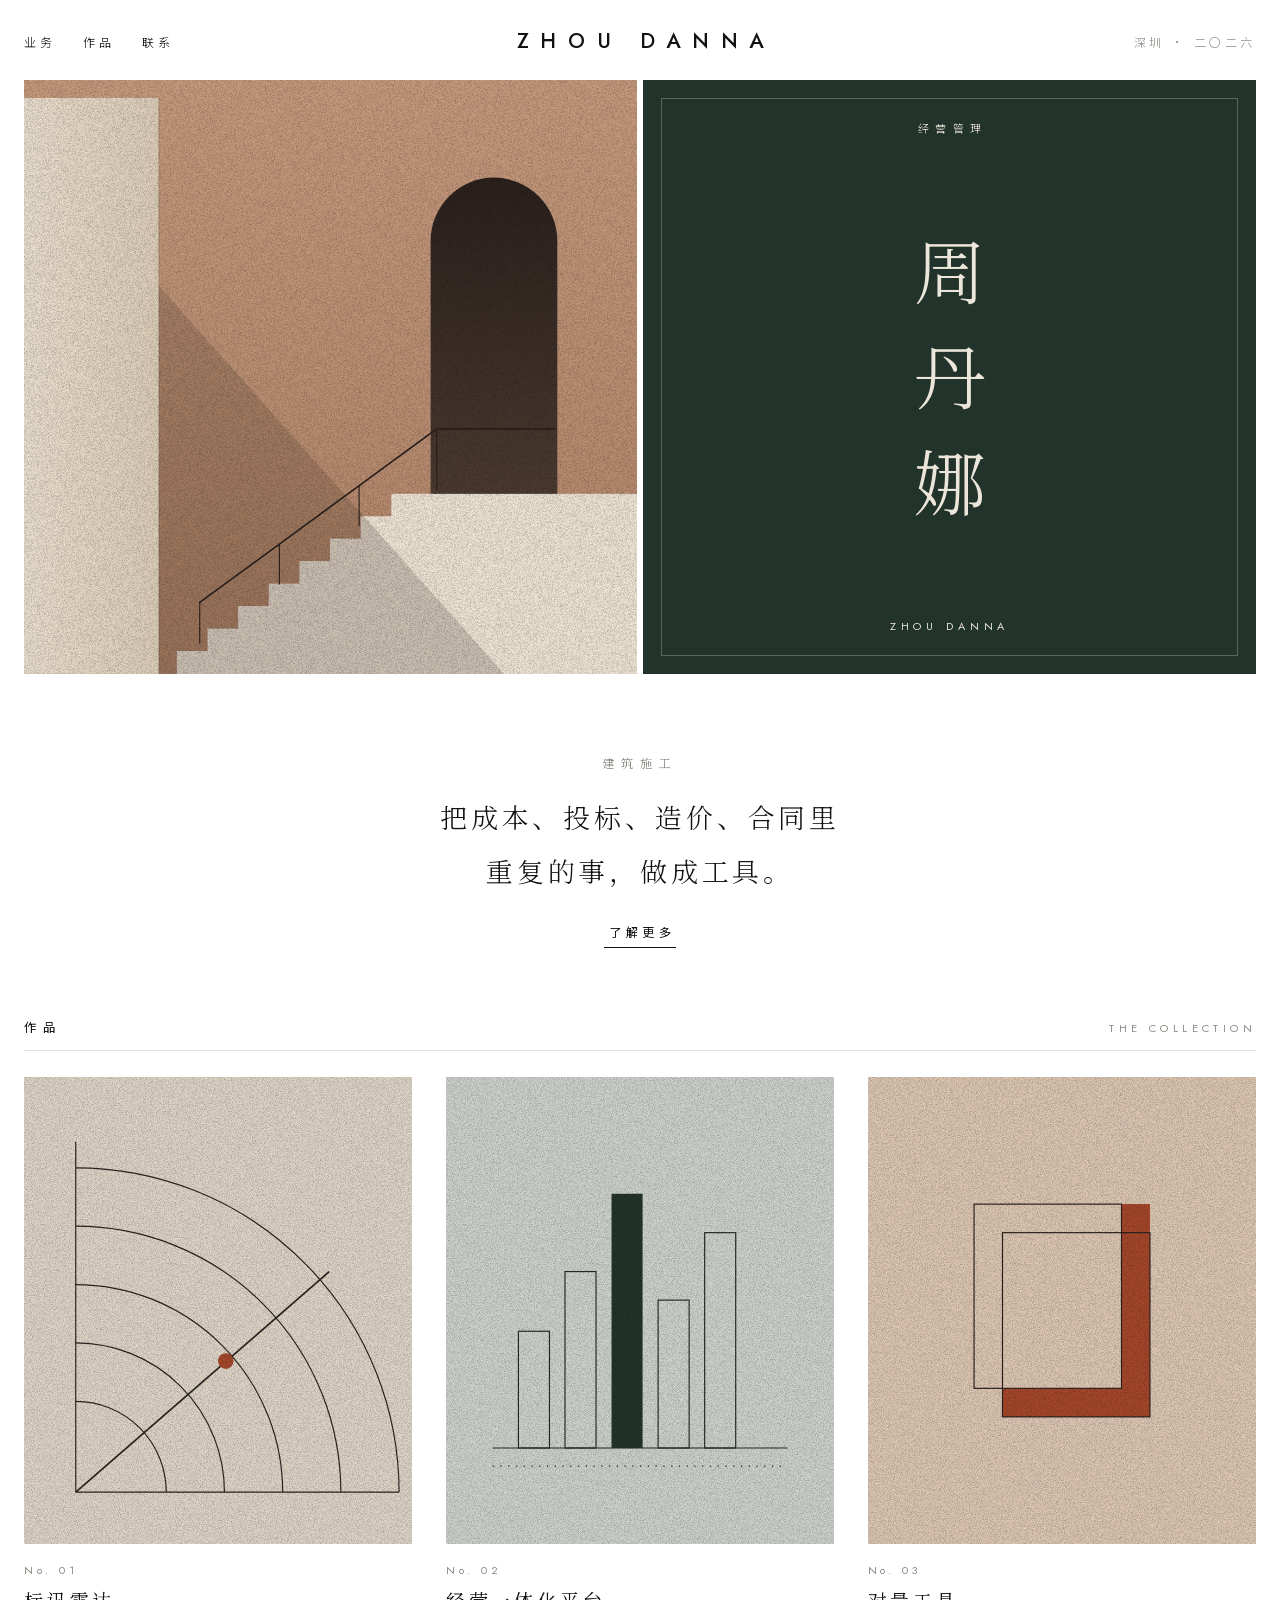
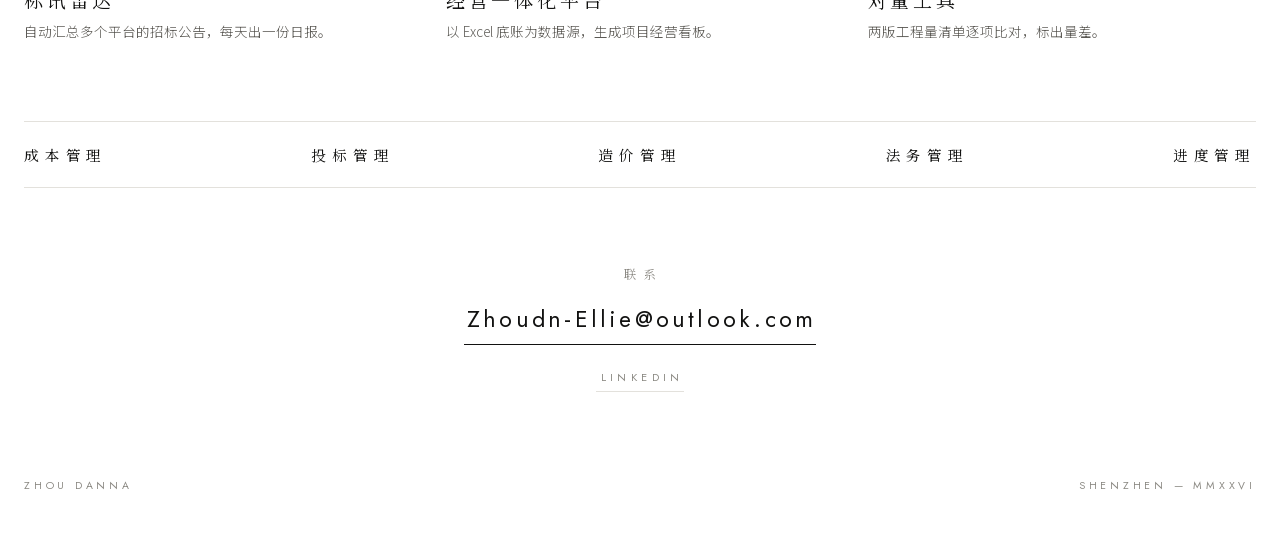
==== index.html @ ea2a666c "个人主页独立成库：地址改为 www.dannazhou.com，加 CNAME" ====
<!doctype html>
<html lang="zh-CN">
<head>
<meta charset="utf-8">
<meta name="viewport" content="width=device-width, initial-scale=1, viewport-fit=cover">
<title>周丹娜 · 建筑施工企业经营管理</title>
<meta name="description" content="周丹娜（Zhou Danna），深圳，建筑施工企业经营管理。日常和成本、投标、造价、合同打交道，把重复的台账工作做成小工具：标讯雷达、项目经营一体化平台、对量工具。">
<meta name="author" content="周丹娜">
<meta name="theme-color" content="#ffffff">
<link rel="canonical" href="https://www.dannazhou.com/">
<link rel="icon" href="favicon.svg" type="image/svg+xml">

<meta property="og:type" content="profile">
<meta property="og:title" content="周丹娜 · 建筑施工企业经营管理">
<meta property="og:description" content="深圳，建筑施工企业经营管理。成本、投标、造价、合同，以及自己做的几个工具。">
<meta property="og:url" content="https://www.dannazhou.com/">
<meta property="og:locale" content="zh_CN">

<script type="application/ld+json">
{
  "@context": "https://schema.org",
  "@type": "Person",
  "name": "周丹娜",
  "alternateName": "Zhou Danna",
  "url": "https://www.dannazhou.com/",
  "jobTitle": "经营管理",
  "email": "Zhoudn-Ellie@outlook.com",
  "sameAs": ["https://www.linkedin.com/in/%E4%B8%B9%E5%A8%9C-%E5%91%A8-a81945450/"],
  "description": "建筑施工企业经营管理，负责成本、投标、造价、合同相关工作。",
  "address": { "@type": "PostalAddress", "addressLocality": "深圳", "addressCountry": "CN" },
  "knowsAbout": ["成本管理", "投标报价", "工程造价", "工程量核对", "合同管理"]
}
</script>

<!-- fonts are self-hosted subsets (fonts/), regenerate with tools/subset_fonts.py after editing page text -->
<link rel="stylesheet" href="css/base.css">
<link rel="stylesheet" href="css/sections.css">
</head>
<body>
<div class="opt b">
  <div class="b-in gut">
    <header class="b-top">
      <nav aria-label="页内导航"><a href="#biz">业务</a><a href="#works">作品</a><a href="#contact">联系</a></nav>
      <span class="wm">ZHOU DANNA</span>
      <span class="r">深圳 · 二〇二六</span>
    </header>

    <main>
      <div class="b-hero">
        <figure><img class="art art-stair" src="art/stair.svg" width="600" height="800" alt="赭色墙面、拱门与台阶的光影插图"></figure>
        <figure class="b-plate"><small class="zh">经营管理</small><h1>周丹娜</h1><small>Zhou Danna</small></figure>
      </div>

      <div class="b-say">
        <small>建筑施工</small>
        <p>把成本、投标、造价、合同里<br>重复的事，做成工具。</p>
        <a href="#works">了解更多</a>
      </div>

      <section aria-labelledby="works-t">
        <div class="b-h" id="works"><b id="works-t">作品</b><span>The Collection</span></div>
        <div class="b-col">
          <div><figure><img class="art" src="art/radar.svg" width="300" height="360" loading="lazy" alt="同心弧线插图"></figure><small>No. 01</small><h3>标讯雷达</h3><p>自动汇总多个平台的招标公告，每天出一份日报。</p></div>
          <div><figure><img class="art" src="art/columns.svg" width="300" height="360" loading="lazy" alt="一排高低不同的立柱插图"></figure><small>No. 02</small><h3>经营一体化平台</h3><p>以 Excel 底账为数据源，生成项目经营看板。</p></div>
          <div><figure><img class="art" src="art/overlap.svg" width="300" height="360" loading="lazy" alt="两个错开的矩形插图"></figure><small>No. 03</small><h3>对量工具</h3><p>两版工程量清单逐项比对，标出量差。</p></div>
        </div>
      </section>

      <div class="b-biz" id="biz"><span>成本管理</span><span>投标管理</span><span>造价管理</span><span>法务管理</span><span>进度管理</span></div>

      <div class="b-contact" id="contact">
        <small>联系</small>
        <a href="mailto:Zhoudn-Ellie@outlook.com">Zhoudn-Ellie@outlook.com</a>
        <a class="sub" href="https://www.linkedin.com/in/%E4%B8%B9%E5%A8%9C-%E5%91%A8-a81945450/" rel="me noopener" target="_blank">LinkedIn</a>
      </div>
    </main>

    <footer class="b-foot"><span>ZHOU DANNA</span><span>SHENZHEN — MMXXVI</span></footer>
  </div>
</div>
</body>
</html>
---- css/base.css ----
/* Design tokens, self-hosted fonts, resets, header, footer, shared helpers */

/* Subsets generated by tools/subset_fonts.py from the Google Fonts sources (SIL OFL, see fonts/OFL-*.txt) */
@font-face{font-family:"Noto Serif SC";font-style:normal;font-weight:300;font-display:swap;src:url("../fonts/notoserifsc-300.woff2") format("woff2")}
@font-face{font-family:"Noto Serif SC";font-style:normal;font-weight:400;font-display:swap;src:url("../fonts/notoserifsc-400.woff2") format("woff2")}
@font-face{font-family:"Noto Sans SC";font-style:normal;font-weight:300;font-display:swap;src:url("../fonts/notosanssc-300.woff2") format("woff2")}
@font-face{font-family:"Noto Sans SC";font-style:normal;font-weight:400;font-display:swap;src:url("../fonts/notosanssc-400.woff2") format("woff2")}
@font-face{font-family:"Jost";font-style:normal;font-weight:400;font-display:swap;src:url("../fonts/jost-400.woff2") format("woff2")}
@font-face{font-family:"Jost";font-style:normal;font-weight:500;font-display:swap;src:url("../fonts/jost-500.woff2") format("woff2")}

:root{
  --futura:"Jost","Futura","Century Gothic","Microsoft YaHei",sans-serif;
  --song:"Noto Serif SC","Songti SC","STSong","SimSun",serif;
  --hei:"Noto Sans SC","PingFang SC","Microsoft YaHei",sans-serif;
  color-scheme:light;
}
*,*::before,*::after{box-sizing:border-box}
html{-webkit-text-size-adjust:100%;text-size-adjust:100%}
body{margin:0;background:#ffffff;color:#121211;font-family:var(--hei);font-size:15px}

/* zero-specificity resets so each block keeps its own margins */
:where(.opt) :where(h1,h2,h3,h4,p,ul,ol,dl,dd,figure){margin:0}
:where(.opt) :where(ul,ol){list-style:none;padding:0}
:where(.opt) a{color:inherit;text-decoration:none}
:where(.opt) a:focus-visible{outline:1px solid currentColor;outline-offset:4px}

.gut{padding-left:max(24px,env(safe-area-inset-left,0px));padding-right:max(24px,env(safe-area-inset-right,0px))}
.art{display:block;width:100%;height:100%;object-fit:cover}

/* page frame */
.b{--ink:#121211;--dim:#8b8983;--hair:#e3e1dc;--green:#22332b;--ivory:#ece6da;min-height:100vh;background:#ffffff;color:var(--ink)}
.b-in{max-width:1320px;margin:0 auto}

/* header */
.b-top{display:grid;grid-template-columns:1fr auto 1fr;align-items:center;padding:26px 0 24px;font-weight:300;font-size:12px;letter-spacing:.3em}
.b-top nav{display:flex;gap:28px}
.b-top .wm{font:500 21px var(--futura);letter-spacing:.56em;padding-left:.56em}
.b-top .r{text-align:right;color:var(--dim)}

/* footer */
.b-foot{display:flex;justify-content:space-between;gap:16px;padding:22px 0 40px;font:400 10.5px var(--futura);letter-spacing:.36em;color:var(--dim)}
---- css/sections.css ----
/* Hero, statement, collection, business strip, responsive */

/* hero */
.b-hero{display:grid;grid-template-columns:1fr 1fr;gap:6px;height:clamp(430px,66vh,660px)}
.b-hero figure{position:relative;overflow:hidden;min-width:0}
.art-stair{object-position:center bottom}
.b-plate{background:var(--green);color:var(--ivory);display:flex;flex-direction:column;align-items:center;justify-content:space-between;padding:40px 24px}
.b-plate::before{content:"";position:absolute;inset:18px;border:1px solid rgba(236,230,218,.28);pointer-events:none}
.b-plate small{font:400 11px var(--futura);letter-spacing:.44em;text-transform:uppercase}
.b-plate small.zh{font-family:var(--hei);font-weight:300;letter-spacing:.6em;padding-left:.6em}
.b-plate h1{writing-mode:vertical-rl;font-family:var(--song);font-weight:300;font-size:clamp(46px,5.6vw,80px);letter-spacing:.46em;padding-top:.46em}

/* statement */
.b-say{text-align:center;padding:clamp(48px,6vw,86px) 0 clamp(44px,5.4vw,76px)}
.b-say small{font-family:var(--song);font-size:12px;letter-spacing:.6em;color:var(--dim)}
.b-say p{font-family:var(--song);font-weight:300;font-size:clamp(20px,2.1vw,27px);line-height:2;letter-spacing:.14em;margin-top:18px}
.b-say a{display:inline-block;margin-top:26px;font-size:12px;letter-spacing:.4em;padding:0 0 7px .4em;border-bottom:1px solid var(--ink)}

/* collection */
.b-h{display:flex;justify-content:space-between;align-items:baseline;padding-bottom:14px;border-bottom:1px solid var(--hair);font:400 11px var(--futura);letter-spacing:.4em;text-transform:uppercase;color:var(--dim)}
.b-h b{font-family:var(--hei);font-weight:400;font-size:12.5px;letter-spacing:.5em;color:var(--ink)}
.b-col{display:grid;grid-template-columns:repeat(3,minmax(0,1fr));gap:clamp(14px,2.6vw,36px);margin-top:26px}
.b-col figure{aspect-ratio:5/6;overflow:hidden}
.b-col small{display:block;font:400 11px var(--futura);letter-spacing:.36em;color:var(--dim);margin-top:18px}
.b-col h3{font-family:var(--song);font-weight:400;font-size:19px;letter-spacing:.2em;margin-top:8px}
.b-col p{font-weight:300;font-size:13.5px;line-height:1.9;color:#5b5954;margin-top:6px}

/* business strip */
.b-biz{display:flex;flex-wrap:wrap;justify-content:space-between;gap:10px 24px;margin-top:clamp(48px,6vw,84px);padding:22px 0;border-top:1px solid var(--hair);border-bottom:1px solid var(--hair);font-family:var(--song);font-size:14.5px;letter-spacing:.4em}

/* contact */
.b-contact{text-align:center;padding:clamp(48px,6vw,86px) 0 clamp(40px,5vw,70px)}
.b-contact small{display:block;font-family:var(--song);font-size:12px;letter-spacing:.6em;padding-left:.6em;color:var(--dim)}
.b-contact a{display:inline-block;margin-top:20px;font:400 clamp(17px,1.9vw,23px) var(--futura);letter-spacing:.14em;padding:0 0 8px .14em;border-bottom:1px solid var(--ink);overflow-wrap:anywhere}
.b-contact .sub{display:block;width:max-content;margin:24px auto 0;padding:0 0 6px .4em;font-size:11px;letter-spacing:.4em;text-transform:uppercase;color:var(--dim);border-bottom-color:var(--hair)}
.b-contact .sub:hover{color:var(--ink);border-bottom-color:var(--ink)}

@media (max-width:860px){
  .b-top{grid-template-columns:1fr;justify-items:center;gap:14px}.b-top nav,.b-top .r{display:none}
  .b-hero{grid-template-columns:1fr;height:auto}.b-hero figure{aspect-ratio:4/5}
  .b-col{grid-template-columns:1fr}.b-col figure{aspect-ratio:4/3}
  .b-biz{justify-content:flex-start;letter-spacing:.24em}
}
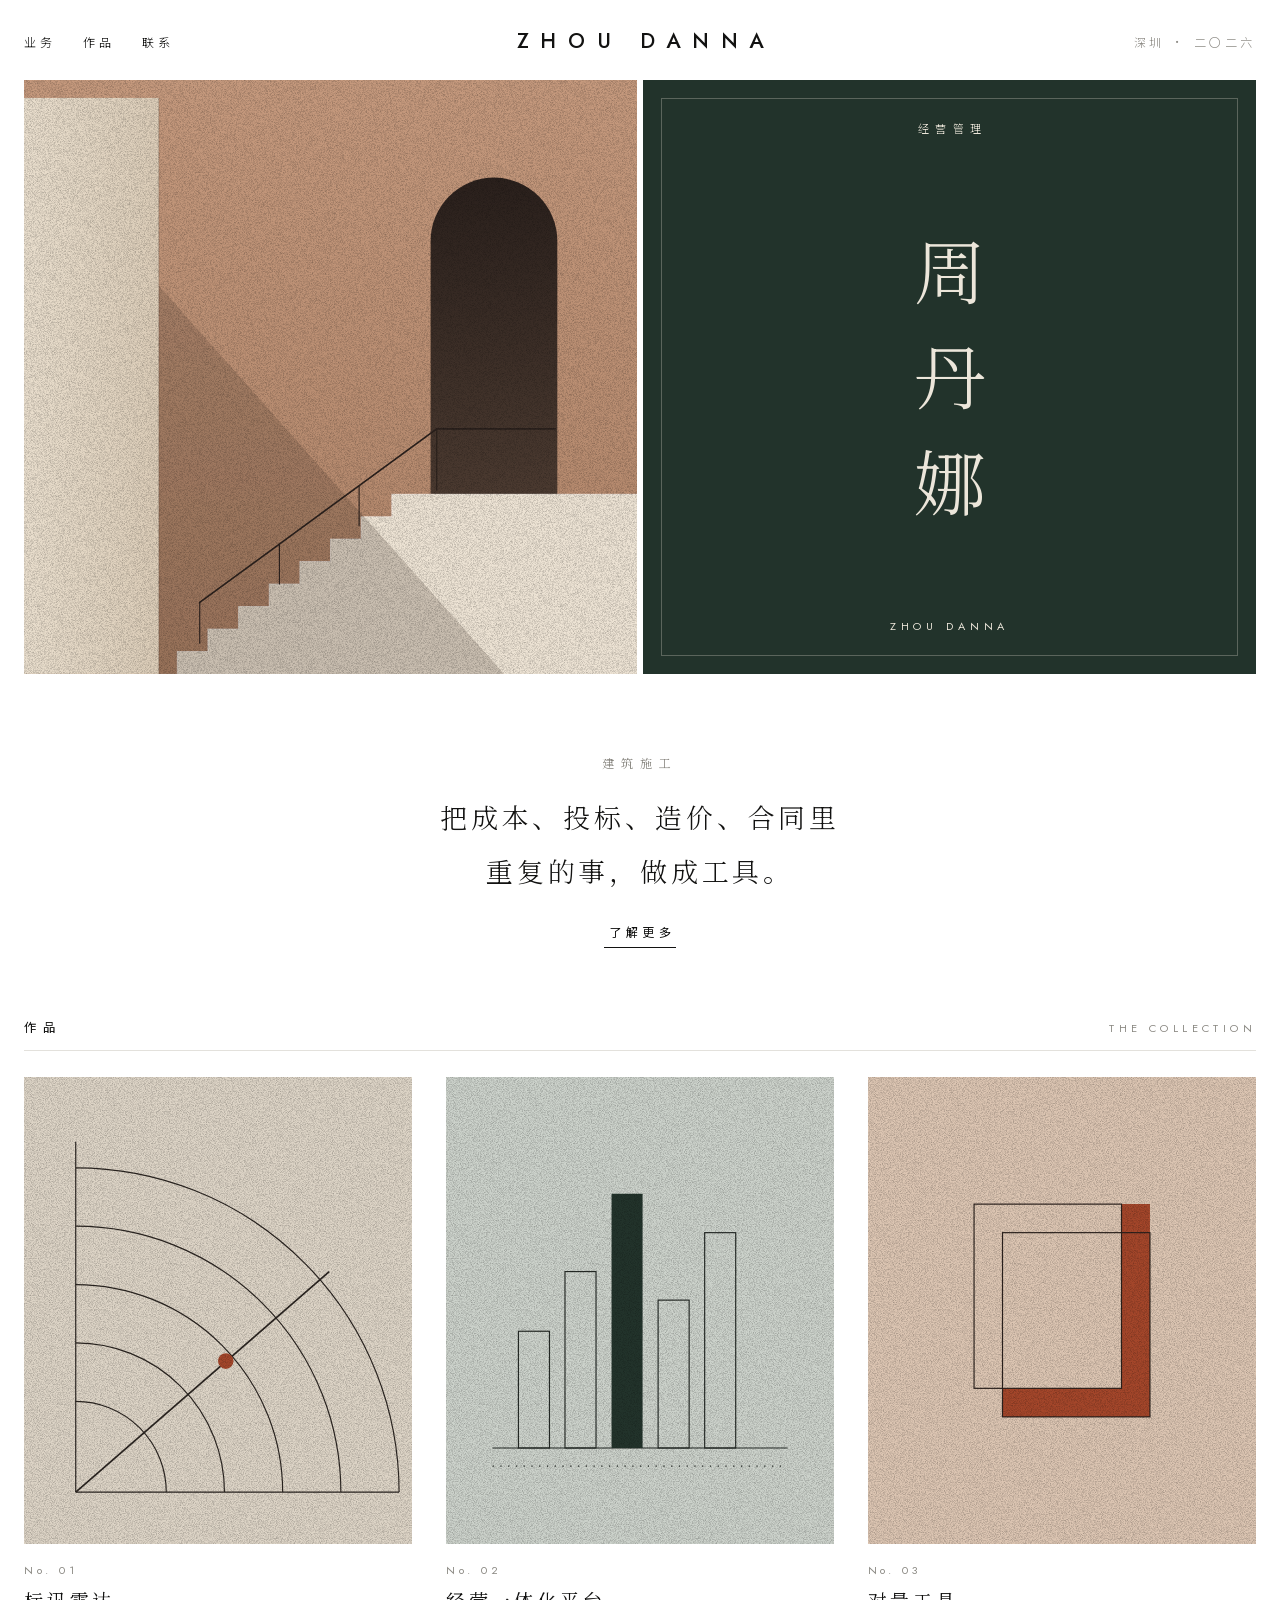
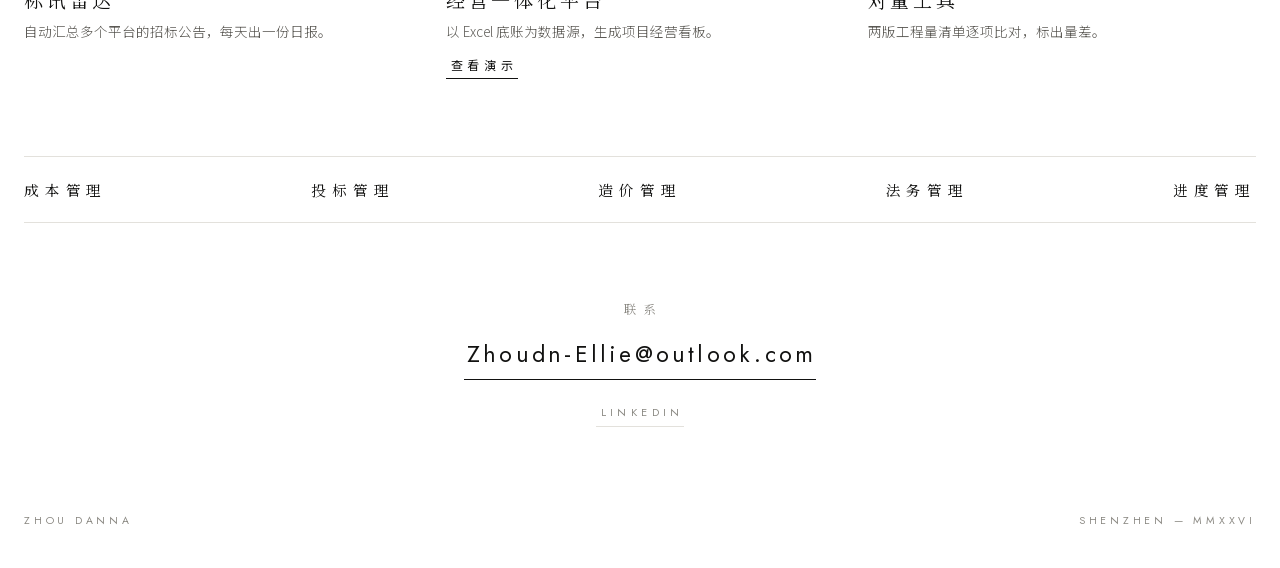
==== commit f2f39e8e: "加入经营平台作品页（只读截图与说明），主页加入口" ====
--- a/index.html
+++ b/index.html
@@ -61,7 +61,7 @@
         <div class="b-h" id="works"><b id="works-t">作品</b><span>The Collection</span></div>
         <div class="b-col">
           <div><figure><img class="art" src="art/radar.svg" width="300" height="360" loading="lazy" alt="同心弧线插图"></figure><small>No. 01</small><h3>标讯雷达</h3><p>自动汇总多个平台的招标公告，每天出一份日报。</p></div>
-          <div><figure><img class="art" src="art/columns.svg" width="300" height="360" loading="lazy" alt="一排高低不同的立柱插图"></figure><small>No. 02</small><h3>经营一体化平台</h3><p>以 Excel 底账为数据源，生成项目经营看板。</p></div>
+          <div><figure><img class="art" src="art/columns.svg" width="300" height="360" loading="lazy" alt="一排高低不同的立柱插图"></figure><small>No. 02</small><h3>经营一体化平台</h3><p>以 Excel 底账为数据源，生成项目经营看板。</p><a href="demo/platform/">查看演示</a></div>
           <div><figure><img class="art" src="art/overlap.svg" width="300" height="360" loading="lazy" alt="两个错开的矩形插图"></figure><small>No. 03</small><h3>对量工具</h3><p>两版工程量清单逐项比对，标出量差。</p></div>
         </div>
       </section>
--- a/css/sections.css
+++ b/css/sections.css
@@ -24,6 +24,7 @@
 .b-col small{display:block;font:400 11px var(--futura);letter-spacing:.36em;color:var(--dim);margin-top:18px}
 .b-col h3{font-family:var(--song);font-weight:400;font-size:19px;letter-spacing:.2em;margin-top:8px}
 .b-col p{font-weight:300;font-size:13.5px;line-height:1.9;color:#5b5954;margin-top:6px}
+.b-col a{display:inline-block;margin-top:12px;font-size:12px;letter-spacing:.4em;padding:0 0 5px .4em;border-bottom:1px solid var(--ink)}
 
 /* business strip */
 .b-biz{display:flex;flex-wrap:wrap;justify-content:space-between;gap:10px 24px;margin-top:clamp(48px,6vw,84px);padding:22px 0;border-top:1px solid var(--hair);border-bottom:1px solid var(--hair);font-family:var(--song);font-size:14.5px;letter-spacing:.4em}
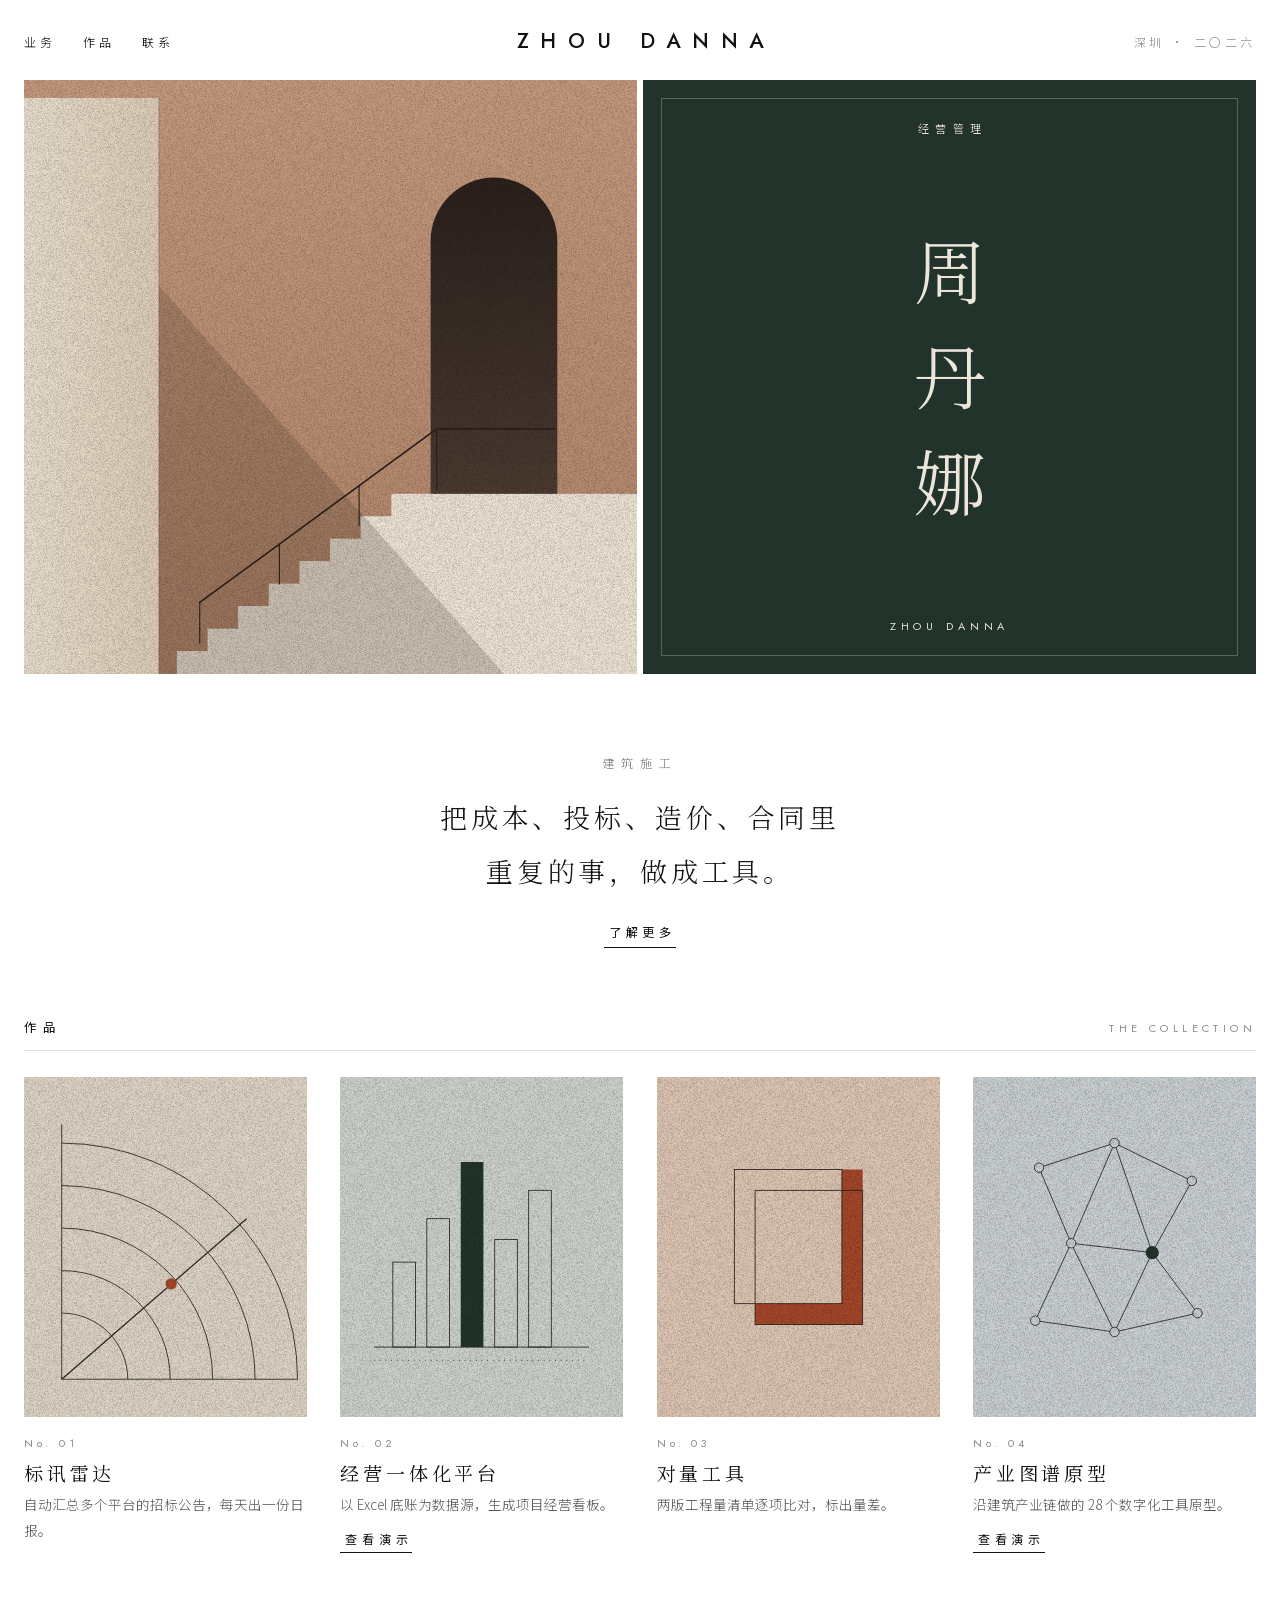
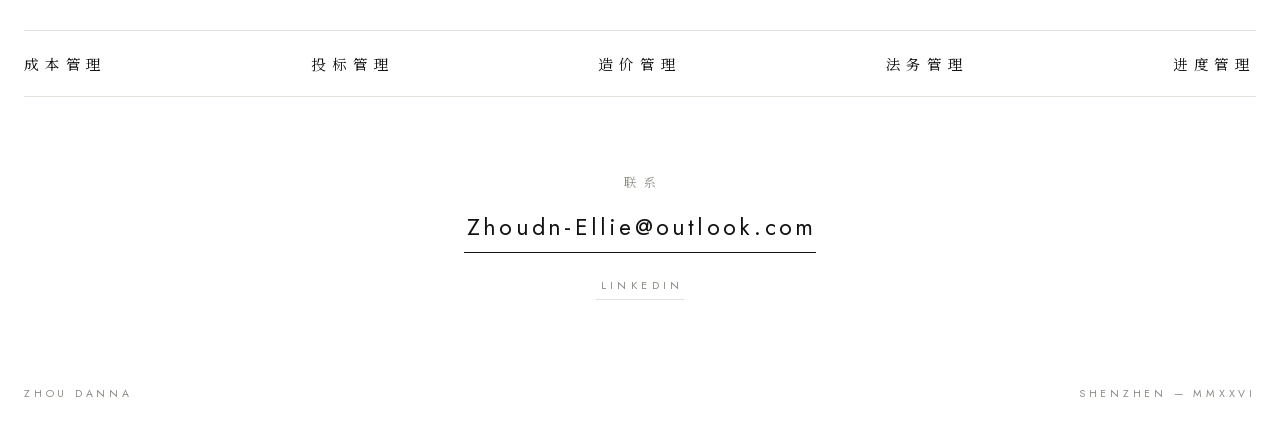
==== commit 19006d00: "加入产业图谱原型作品页，主页作品区扩为四格" ====
--- a/index.html
+++ b/index.html
@@ -4,7 +4,7 @@
 <meta charset="utf-8">
 <meta name="viewport" content="width=device-width, initial-scale=1, viewport-fit=cover">
 <title>周丹娜 · 建筑施工企业经营管理</title>
-<meta name="description" content="周丹娜（Zhou Danna），深圳，建筑施工企业经营管理。日常和成本、投标、造价、合同打交道，把重复的台账工作做成小工具：标讯雷达、项目经营一体化平台、对量工具。">
+<meta name="description" content="周丹娜（Zhou Danna），深圳，建筑施工企业经营管理。日常和成本、投标、造价、合同打交道，把重复的台账工作做成小工具：标讯雷达、项目经营一体化平台、对量工具、产业图谱原型。">
 <meta name="author" content="周丹娜">
 <meta name="theme-color" content="#ffffff">
 <link rel="canonical" href="https://www.dannazhou.com/">
@@ -63,6 +63,7 @@
           <div><figure><img class="art" src="art/radar.svg" width="300" height="360" loading="lazy" alt="同心弧线插图"></figure><small>No. 01</small><h3>标讯雷达</h3><p>自动汇总多个平台的招标公告，每天出一份日报。</p></div>
           <div><figure><img class="art" src="art/columns.svg" width="300" height="360" loading="lazy" alt="一排高低不同的立柱插图"></figure><small>No. 02</small><h3>经营一体化平台</h3><p>以 Excel 底账为数据源，生成项目经营看板。</p><a href="demo/platform/">查看演示</a></div>
           <div><figure><img class="art" src="art/overlap.svg" width="300" height="360" loading="lazy" alt="两个错开的矩形插图"></figure><small>No. 03</small><h3>对量工具</h3><p>两版工程量清单逐项比对，标出量差。</p></div>
+          <div><figure><img class="art art-net" src="art/network.svg" width="300" height="360" loading="lazy" alt="节点与连线组成的网络插图"></figure><small>No. 04</small><h3>产业图谱原型</h3><p>沿建筑产业链做的 28 个数字化工具原型。</p><a href="demo/industry-map/">查看演示</a></div>
         </div>
       </section>
 
--- a/css/sections.css
+++ b/css/sections.css
@@ -4,6 +4,7 @@
 .b-hero{display:grid;grid-template-columns:1fr 1fr;gap:6px;height:clamp(430px,66vh,660px)}
 .b-hero figure{position:relative;overflow:hidden;min-width:0}
 .art-stair{object-position:center bottom}
+.art-net{object-position:center 45%}
 .b-plate{background:var(--green);color:var(--ivory);display:flex;flex-direction:column;align-items:center;justify-content:space-between;padding:40px 24px}
 .b-plate::before{content:"";position:absolute;inset:18px;border:1px solid rgba(236,230,218,.28);pointer-events:none}
 .b-plate small{font:400 11px var(--futura);letter-spacing:.44em;text-transform:uppercase}
@@ -19,7 +20,7 @@
 /* collection */
 .b-h{display:flex;justify-content:space-between;align-items:baseline;padding-bottom:14px;border-bottom:1px solid var(--hair);font:400 11px var(--futura);letter-spacing:.4em;text-transform:uppercase;color:var(--dim)}
 .b-h b{font-family:var(--hei);font-weight:400;font-size:12.5px;letter-spacing:.5em;color:var(--ink)}
-.b-col{display:grid;grid-template-columns:repeat(3,minmax(0,1fr));gap:clamp(14px,2.6vw,36px);margin-top:26px}
+.b-col{display:grid;grid-template-columns:repeat(2,minmax(0,1fr));gap:clamp(14px,2.6vw,36px);margin-top:26px}
 .b-col figure{aspect-ratio:5/6;overflow:hidden}
 .b-col small{display:block;font:400 11px var(--futura);letter-spacing:.36em;color:var(--dim);margin-top:18px}
 .b-col h3{font-family:var(--song);font-weight:400;font-size:19px;letter-spacing:.2em;margin-top:8px}
@@ -36,9 +37,12 @@
 .b-contact .sub{display:block;width:max-content;margin:24px auto 0;padding:0 0 6px .4em;font-size:11px;letter-spacing:.4em;text-transform:uppercase;color:var(--dim);border-bottom-color:var(--hair)}
 .b-contact .sub:hover{color:var(--ink);border-bottom-color:var(--ink)}
 
+/* collection columns: four on wide screens, two in between, one on phones */
+@media (min-width:1100px){.b-col{grid-template-columns:repeat(4,minmax(0,1fr))}}
+@media (max-width:559px){.b-col{grid-template-columns:1fr}.b-col figure{aspect-ratio:4/3}}
+
 @media (max-width:860px){
   .b-top{grid-template-columns:1fr;justify-items:center;gap:14px}.b-top nav,.b-top .r{display:none}
   .b-hero{grid-template-columns:1fr;height:auto}.b-hero figure{aspect-ratio:4/5}
-  .b-col{grid-template-columns:1fr}.b-col figure{aspect-ratio:4/3}
   .b-biz{justify-content:flex-start;letter-spacing:.24em}
 }
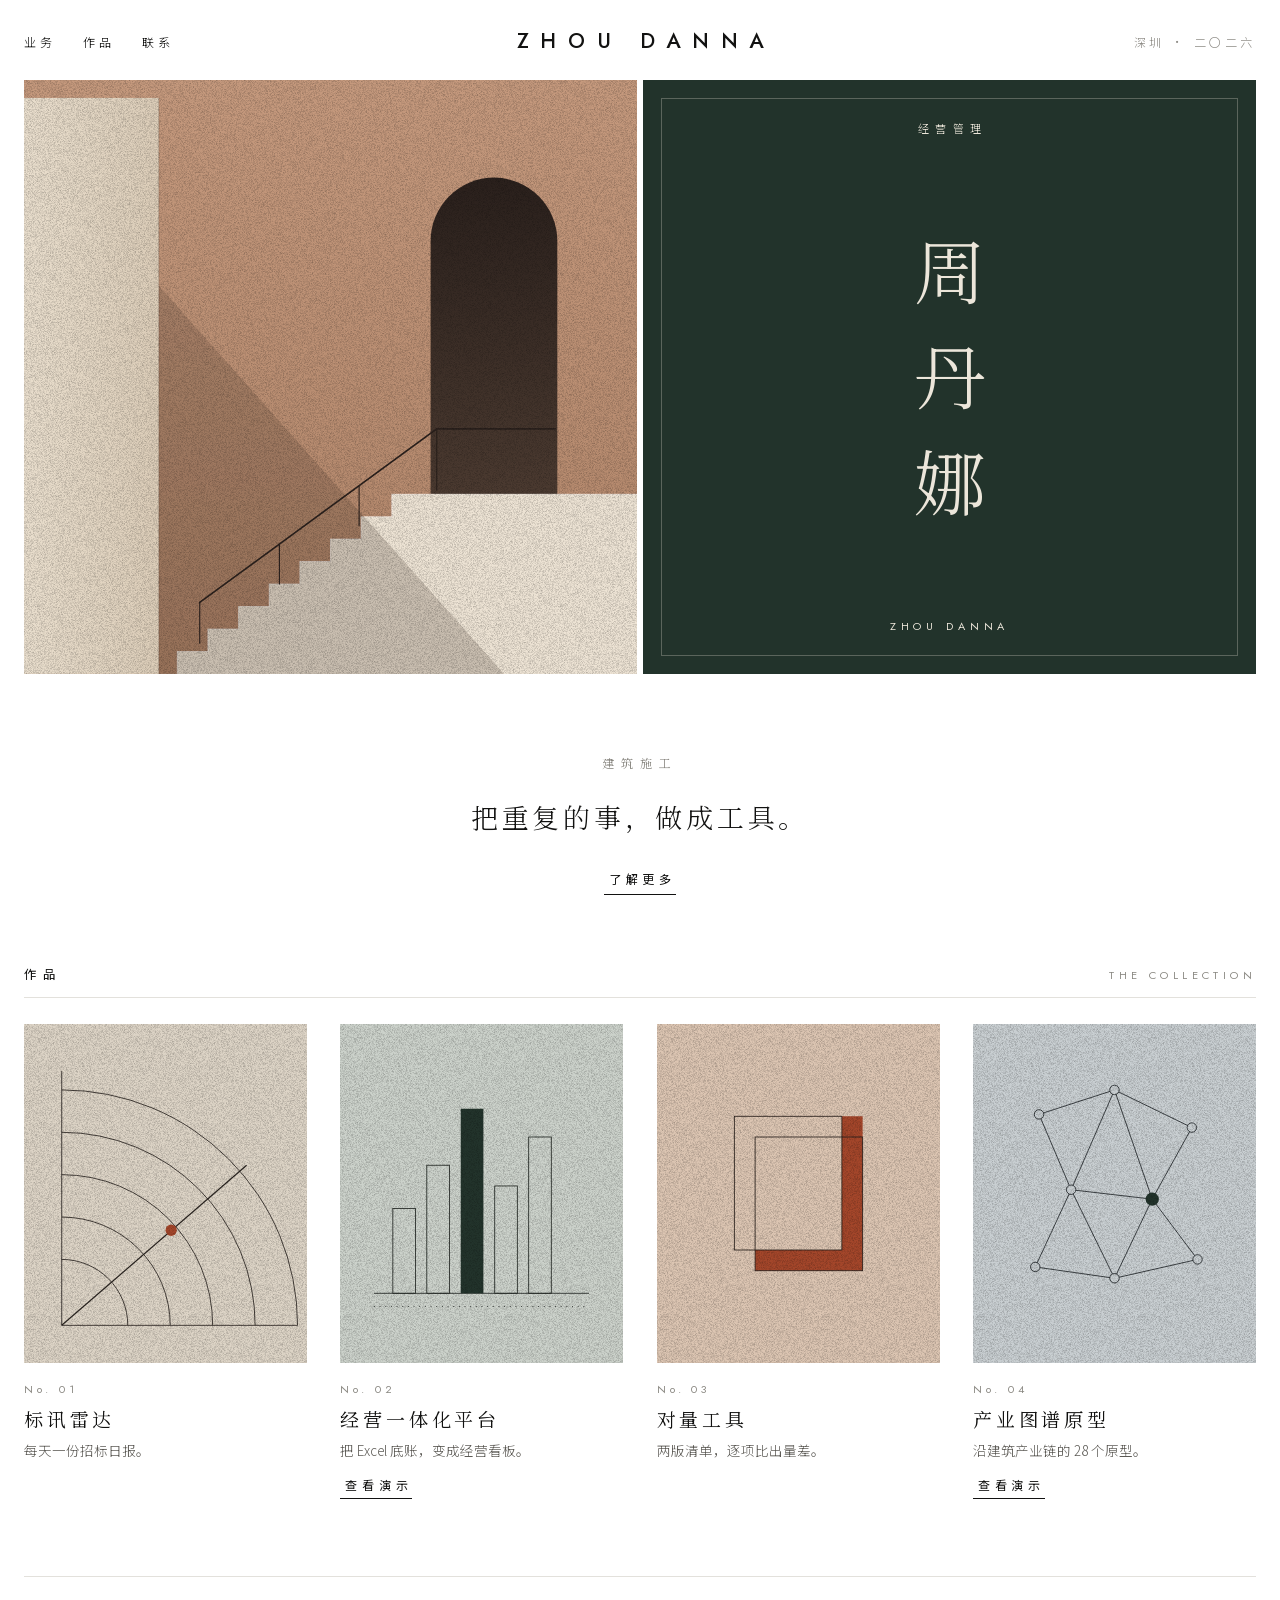
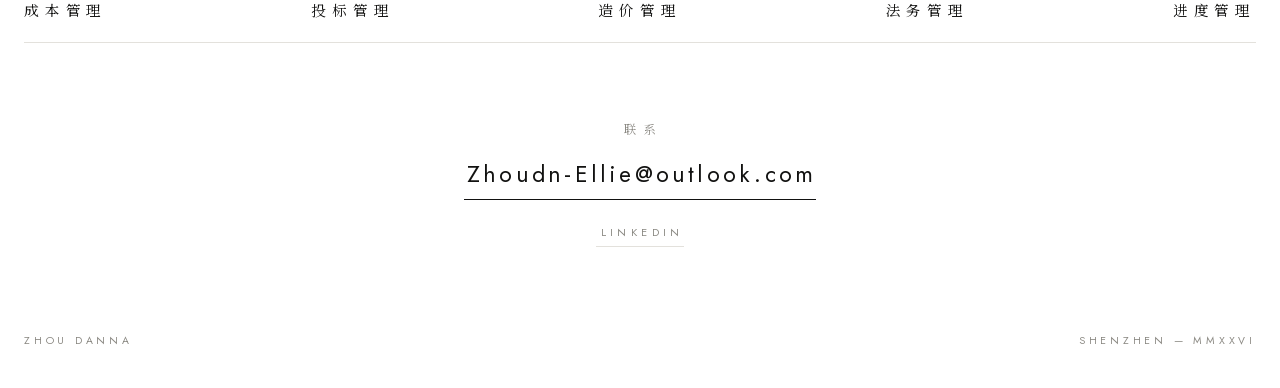
==== commit 8438d9bf: "三个页面的说明文字改成一句话" ====
--- a/index.html
+++ b/index.html
@@ -53,17 +53,17 @@
 
       <div class="b-say">
         <small>建筑施工</small>
-        <p>把成本、投标、造价、合同里<br>重复的事，做成工具。</p>
+        <p>把重复的事，做成工具。</p>
         <a href="#works">了解更多</a>
       </div>
 
       <section aria-labelledby="works-t">
         <div class="b-h" id="works"><b id="works-t">作品</b><span>The Collection</span></div>
         <div class="b-col">
-          <div><figure><img class="art" src="art/radar.svg" width="300" height="360" loading="lazy" alt="同心弧线插图"></figure><small>No. 01</small><h3>标讯雷达</h3><p>自动汇总多个平台的招标公告，每天出一份日报。</p></div>
-          <div><figure><img class="art" src="art/columns.svg" width="300" height="360" loading="lazy" alt="一排高低不同的立柱插图"></figure><small>No. 02</small><h3>经营一体化平台</h3><p>以 Excel 底账为数据源，生成项目经营看板。</p><a href="demo/platform/">查看演示</a></div>
-          <div><figure><img class="art" src="art/overlap.svg" width="300" height="360" loading="lazy" alt="两个错开的矩形插图"></figure><small>No. 03</small><h3>对量工具</h3><p>两版工程量清单逐项比对，标出量差。</p></div>
-          <div><figure><img class="art art-net" src="art/network.svg" width="300" height="360" loading="lazy" alt="节点与连线组成的网络插图"></figure><small>No. 04</small><h3>产业图谱原型</h3><p>沿建筑产业链做的 28 个数字化工具原型。</p><a href="demo/industry-map/">查看演示</a></div>
+          <div><figure><img class="art" src="art/radar.svg" width="300" height="360" loading="lazy" alt="同心弧线插图"></figure><small>No. 01</small><h3>标讯雷达</h3><p>每天一份招标日报。</p></div>
+          <div><figure><img class="art" src="art/columns.svg" width="300" height="360" loading="lazy" alt="一排高低不同的立柱插图"></figure><small>No. 02</small><h3>经营一体化平台</h3><p>把 Excel 底账，变成经营看板。</p><a href="demo/platform/">查看演示</a></div>
+          <div><figure><img class="art" src="art/overlap.svg" width="300" height="360" loading="lazy" alt="两个错开的矩形插图"></figure><small>No. 03</small><h3>对量工具</h3><p>两版清单，逐项比出量差。</p></div>
+          <div><figure><img class="art art-net" src="art/network.svg" width="300" height="360" loading="lazy" alt="节点与连线组成的网络插图"></figure><small>No. 04</small><h3>产业图谱原型</h3><p>沿建筑产业链的 28 个原型。</p><a href="demo/industry-map/">查看演示</a></div>
         </div>
       </section>
 
